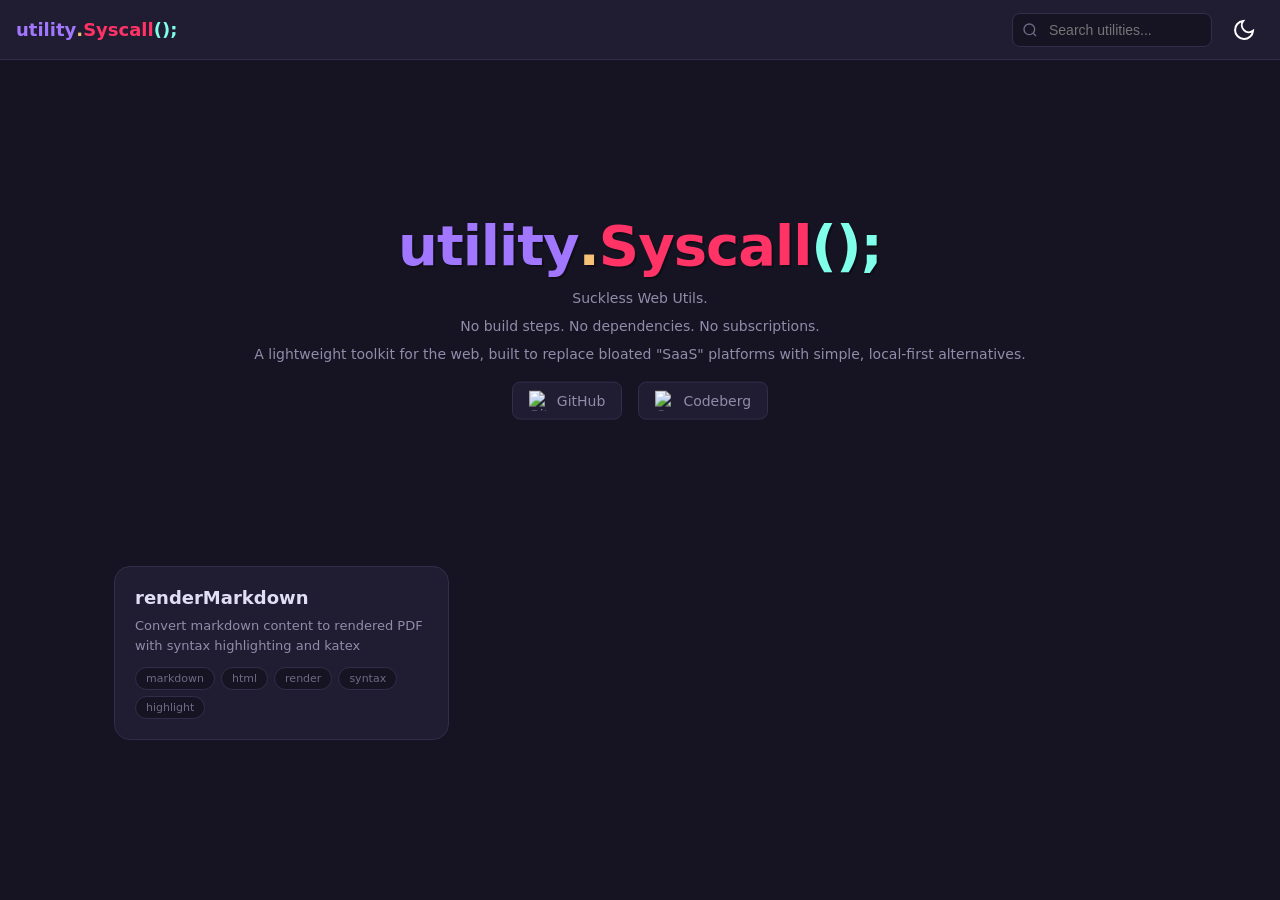
==== index.html @ 22a4f6d0 "Initial Release" ====
<!DOCTYPE html>
<html lang="en">
<head>
  <meta charset="UTF-8">
  <meta name="viewport" content="width=device-width, initial-scale=1.0">
  <title>utilitySyscall Dashboard</title>
  <style>
    :root {
      --bg: #161423;
      --surface: #201D33;
      --border: #322D4A;
      --textPrimary: #E0DEF4;
      --textSecondary: #908CAA;
      --textMuted: #6E6A86;
      --kwd: #A277FF;
      --fnc: #FF3366;
      --str: #F087BD;
      --num: #F6C177;
      --opr: #80FFEA;
      --transition: 0.4s cubic-bezier(0.16, 1, 0.3, 1);
    }

    :root[data-theme="daySyscall"] {
      --bg: #FCF6F5;
      --surface: #F2EAE9;
      --border: #E0D1CF;
      --textPrimary: #45383C;
      --textSecondary: #827075;
      --textMuted: #A8959A;
      --kwd: #752D7A;
      --fnc: #D62846;
      --str: #D96677;
      --num: #B06A3B;
      --opr: #0F828A;
    }

    * {
      margin: 0;
      padding: 0;
      box-sizing: border-box;
    }

    body {
      font-family: 'Segoe UI', system-ui, -apple-system, sans-serif;
      background: var(--bg);
      color: var(--textPrimary);
      min-height: 100vh;
      transition: background var(--transition), color var(--transition);
      overflow-x: hidden;
      margin: 0;
    }

    .top-bar {
      position: fixed;
      top: 0;
      left: 0;
      right: 0;
      height: 60px;
      background: var(--surface);
      border-bottom: 1px solid var(--border);
      display: flex;
      align-items: center;
      justify-content: space-between;
      padding: 0 16px;
      z-index: 100;
      backdrop-filter: blur(12px);
      transition: background var(--transition), border-color var(--transition);
    }

    .logo {
      font-size: 18px;
      font-weight: 600;
      display: flex;
      align-items: center;
    }

    .logo-utility { color: var(--kwd); }
    .logo-dot { color: var(--num); }
    .logo-syscall { color: var(--fnc); }
    .logo-paren { color: var(--opr); }

    .top-bar-right {
      display: flex;
      align-items: center;
      gap: 12px;
    }

    .search-container {
      position: relative;
    }

    .search-input {
      background: var(--bg);
      border: 1px solid var(--border);
      border-radius: 8px;
      padding: 8px 12px;
      padding-left: 36px;
      color: var(--textPrimary);
      font-size: 14px;
      width: 160px;
      transition: all var(--transition);
    }

    .search-input:focus {
      outline: none;
      border-color: var(--kwd);
      width: 200px;
    }

    .search-icon {
      position: absolute;
      left: 10px;
      top: 50%;
      transform: translateY(-50%);
      color: var(--textMuted);
      pointer-events: none;
    }

    .theme-toggle {
      background: none;
      border: none;
      cursor: pointer;
      padding: 8px;
      border-radius: 8px;
      display: flex;
      align-items: center;
      justify-content: center;
      transition: background var(--transition);
    }

    .theme-toggle:hover {
      background: var(--border);
    }

    .theme-icon {
      width: 24px;
      height: 24px;
    }

    .theme-icon svg {
      width: 100%;
      height: 100%;
    }

    .main-content {
      padding-top: 80px;
      padding-bottom: 40px;
      min-height: 100vh;
    }

    .hero-text {
      text-align: center;
      padding: 30px 16px;
      padding-top: 25vh;
      opacity: 0;
      animation: fadeIn 0.8s ease forwards;
      animation-delay: 0.2s;
    }

    .hero-title {
      font-size: 42px;
      font-weight: 700;
      display: flex;
      align-items: center;
      justify-content: center;
      margin: 0;
      letter-spacing: -1px;
    }

    .hero-title span {
      display: inline;
    }

    .hero-title .logo-utility { 
      color: var(--kwd); 
      text-shadow: 2px 2px 0 rgba(0,0,0,0.3);
    }
    .hero-title .logo-dot { 
      color: var(--num); 
      text-shadow: 2px 2px 0 rgba(0,0,0,0.3);
    }
    .hero-title .logo-syscall { 
      color: var(--fnc); 
      text-shadow: 2px 2px 0 rgba(0,0,0,0.3);
    }
    .hero-title .logo-paren { 
      color: var(--opr); 
      text-shadow: 2px 2px 0 rgba(0,0,0,0.3);
    }

    .hero-description {
      color: var(--textSecondary);
      font-size: 14px;
      margin-top: 12px;
    }

    .social-links {
      display: flex;
      justify-content: center;
      gap: 16px;
      margin-top: 20px;
    }

    .social-link {
      display: flex;
      align-items: center;
      gap: 8px;
      color: var(--textSecondary);
      text-decoration: none;
      font-size: 14px;
      padding: 8px 16px;
      border-radius: 8px;
      transition: all var(--transition);
      background: var(--surface);
      border: 1px solid var(--border);
    }

    .social-link:hover {
      border-color: var(--kwd);
      color: var(--kwd);
    }

    .social-link img {
      width: 20px;
      height: 20px;
    }

    @media (min-width: 768px) {
      .hero-title {
        font-size: 56px;
      }
      .search-input {
        width: 200px;
      }
      .search-input:focus {
        width: 280px;
      }
    }

    .cards-container {
      display: grid;
      grid-template-columns: 1fr;
      gap: 16px;
      padding: 20px 16px;
      max-width: 1200px;
      margin: 0 auto;
    }

    @media (min-width: 768px) {
      .cards-container {
        grid-template-columns: repeat(3, 1fr);
        gap: 24px;
        padding: 24px;
      }
    }

    @media (min-width: 1024px) {
      .cards-container {
        max-width: 1100px;
      }
    }

    .card {
      background: var(--surface);
      border: 1px solid var(--border);
      border-radius: 16px;
      padding: 20px;
      cursor: pointer;
      opacity: 0;
      transform: translateY(20px);
      animation: cardFadeIn 0.5s ease forwards;
      transition: all var(--transition), opacity 0.3s ease;
      position: relative;
      overflow: hidden;
    }

    .card::before {
      content: '';
      position: absolute;
      top: 0;
      left: 0;
      right: 0;
      height: 3px;
      background: linear-gradient(90deg, var(--kwd), var(--fnc));
      opacity: 0;
      transition: opacity var(--transition);
    }

    .card:hover {
      transform: translateY(-6px);
      border-color: var(--kwd);
      box-shadow: 0 0 4px var(--kwd), 0 0 8px var(--fnc), 0 8px 20px -4px rgba(162, 119, 255, 0.2);
    }

    .card:hover::before {
      opacity: 1;
    }

    .cards-container:hover .card:not(:hover) {
      opacity: 0.4;
    }

    .card-title {
      font-size: 18px;
      font-weight: 600;
      margin-bottom: 8px;
      color: var(--textPrimary);
    }

    .card-description {
      font-size: 13px;
      color: var(--textSecondary);
      line-height: 1.5;
      margin-bottom: 12px;
    }

    .card-tags {
      display: flex;
      flex-wrap: wrap;
      gap: 6px;
    }

    .tag {
      font-size: 11px;
      padding: 4px 10px;
      background: var(--bg);
      border: 1px solid var(--border);
      border-radius: 20px;
      color: var(--textMuted);
      transition: all var(--transition);
    }

    .card:hover .tag {
      border-color: var(--kwd);
      color: var(--kwd);
    }

    .no-results {
      text-align: center;
      padding: 60px 16px;
      color: var(--textMuted);
      font-size: 14px;
      display: none;
    }

    @keyframes fadeIn {
      from { opacity: 0; transform: translateY(-20%) translateY(10px); }
      to { opacity: 1; transform: translateY(-20%) translateY(0); }
    }

    @keyframes cardFadeIn {
      from { opacity: 0; transform: translateY(20px); }
      to { opacity: 1; transform: translateY(0); }
    }

    @keyframes sunRotate {
      from { transform: rotate(0deg); }
      to { transform: rotate(360deg); }
    }

    @keyframes moonRotate {
      from { transform: rotate(-90deg); }
      to { transform: rotate(0deg); }
    }

    .theme-icon.day svg {
      animation: sunRotate 1s ease;
    }

    .theme-icon.night svg {
      animation: moonRotate 0.5s ease;
    }
  </style>
</head>
<body>
  <header class="top-bar">
    <div class="logo">
      <span class="logo-utility">utility</span>
      <span class="logo-dot">.</span>
      <span class="logo-syscall">Syscall</span>
      <span class="logo-paren">();</span>
    </div>
    <div class="top-bar-right">
      <div class="search-container">
        <svg class="search-icon" width="16" height="16" viewBox="0 0 24 24" fill="none" stroke="currentColor" stroke-width="2">
          <circle cx="11" cy="11" r="8"></circle>
          <path d="M21 21l-4.35-4.35"></path>
        </svg>
        <input type="text" class="search-input" id="searchInput" placeholder="Search utilities...">
      </div>
      <button class="theme-toggle" id="themeToggle" aria-label="Toggle theme">
        <div class="theme-icon night">
          <svg viewBox="0 0 24 24" fill="none" stroke="white" stroke-width="2">
            <path d="M21 12.79A9 9 0 1 1 11.21 3 7 7 0 0 0 21 12.79z"></path>
          </svg>
        </div>
      </button>
    </div>
  </header>

  <main class="main-content">
    <div class="hero-text">
      <h1 class="hero-title">
        <span class="logo-utility">utility</span><span class="logo-dot">.</span><span class="logo-syscall">Syscall</span><span class="logo-paren">();</span>
      </h1>
      <p class="hero-description">
      Suckless Web Utils. 
      </p>
      <p class="hero-description">
       No build steps. No dependencies. No subscriptions. 
      </p>
      <p class="hero-description">
      A lightweight toolkit for the web, built to replace bloated "SaaS" platforms with simple, local-first alternatives.
      </p>
      <div class="social-links">
        <a href="https://github.com/initSyscall" target="_blank" class="social-link">
          <img src="https://upload.wikimedia.org/wikipedia/commons/9/91/Octicons-mark-github.svg" alt="GitHub">
          GitHub
        </a>
        <a href="https://codeberg.org/initSyscall" target="_blank" class="social-link">
          <img src="https://codeberg.org/Codeberg/Design/raw/branch/main/logo/icon/svg/codeberg-logo_icon_blue.svg" alt="Codeberg">
          Codeberg
        </a>
      </div>
    </div>
    <div class="cards-container" id="cardsContainer"></div>
    <div class="no-results" id="noResults">No utilities found matching your search.</div>
  </main>

  <script>
    const themeData = {
      nightSyscall: {
        colors: {
          bg: "#161423",
          surface: "#201D33",
          border: "#322D4A",
          textPrimary: "#E0DEF4",
          textSecondary: "#908CAA",
          textMuted: "#6E6A86",
          kwd: "#A277FF",
          fnc: "#FF3366",
          typ: "#CBA6F7",
          str: "#F087BD",
          num: "#F6C177",
          opr: "#80FFEA"
        }
      },
      daySyscall: {
        colors: {
          bg: "#FCF6F5",
          surface: "#F2EAE9",
          border: "#E0D1CF",
          textPrimary: "#45383C",
          textSecondary: "#827075",
          textMuted: "#A8959A",
          kwd: "#752D7A",
          fnc: "#D62846",
          typ: "#9E4081",
          str: "#D96677",
          num: "#B06A3B",
          opr: "#0F828A"
        }
      }
    };

    let currentTheme = 'nightSyscall';
    let utilities = [];

    function setTheme(theme) {
      currentTheme = theme;
      const root = document.documentElement;
      const colors = themeData[theme].colors;
      
      Object.entries(colors).forEach(([key, value]) => {
        root.style.setProperty(`--${key}`, value);
      });
      
      localStorage.setItem('theme', theme);
      
      const iconContainer = document.getElementById('themeToggle');
      iconContainer.innerHTML = theme === 'nightSyscall' 
        ? `<div class="theme-icon night"><svg viewBox="0 0 24 24" fill="none" stroke="white" stroke-width="2"><path d="M21 12.79A9 9 0 1 1 11.21 3 7 7 0 0 0 21 12.79z"></path></svg></div>`
        : `<div class="theme-icon day"><svg viewBox="0 0 24 24" fill="none" stroke="#45383C" stroke-width="2"><circle cx="12" cy="12" r="5"></circle><line x1="12" y1="1" x2="12" y2="3"></line><line x1="12" y1="21" x2="12" y2="23"></line><line x1="4.22" y1="4.22" x2="5.64" y2="5.64"></line><line x1="18.36" y1="18.36" x2="19.78" y2="19.78"></line><line x1="1" y1="12" x2="3" y2="12"></line><line x1="21" y1="12" x2="23" y2="12"></line><line x1="4.22" y1="19.78" x2="5.64" y2="18.36"></line><line x1="18.36" y1="5.64" x2="19.78" y2="4.22"></line></svg></div>`;
    }

    function renderCards(data) {
      const container = document.getElementById('cardsContainer');
      const noResults = document.getElementById('noResults');
      
      if (data.length === 0) {
        container.innerHTML = '';
        noResults.style.display = 'block';
        return;
      }
      
      noResults.style.display = 'none';
      container.innerHTML = data.map((item, index) => `
        <article class="card" style="animation-delay: ${0.1 + index * 0.08}s" onclick="window.location.href='${item.filePath}'">
          <h2 class="card-title">${item.heading}</h2>
          <p class="card-description">${item.description}</p>
          <div class="card-tags">
            ${item.tags.map(tag => `<span class="tag">${tag}</span>`).join('')}
          </div>
        </article>
      `).join('');
    }

function filterCards(query) {
      const q = query.toLowerCase().trim();
      if (!q) {
        renderCards(utilities);
        setTimeout(() => {
          document.getElementById('cardsContainer').classList.add('visible');
        }, 800);
        return;
      }
      
      const filtered = utilities.filter(item => 
        item.heading.toLowerCase().includes(q) ||
        item.description.toLowerCase().includes(q) ||
        item.tags.some(tag => tag.toLowerCase().includes(q))
      );
      
      renderCards(filtered);
    }

    async function init() {
      const savedTheme = localStorage.getItem('theme') || 'nightSyscall';
      setTheme(savedTheme in themeData ? savedTheme : 'nightSyscall');
      
      try {
        const response = await fetch('src/index.json');
        utilities = await response.json();
      } catch (e) {
        console.error('Failed to load utilities:', e);
        utilities = [];
      }
      
      renderCards(utilities);
      
      document.getElementById('themeToggle').addEventListener('click', () => {
        setTheme(currentTheme === 'nightSyscall' ? 'daySyscall' : 'nightSyscall');
      });
      
      document.getElementById('searchInput').addEventListener('input', (e) => {
        filterCards(e.target.value);
      });
    }

    init();
  </script>
</body>
</html>
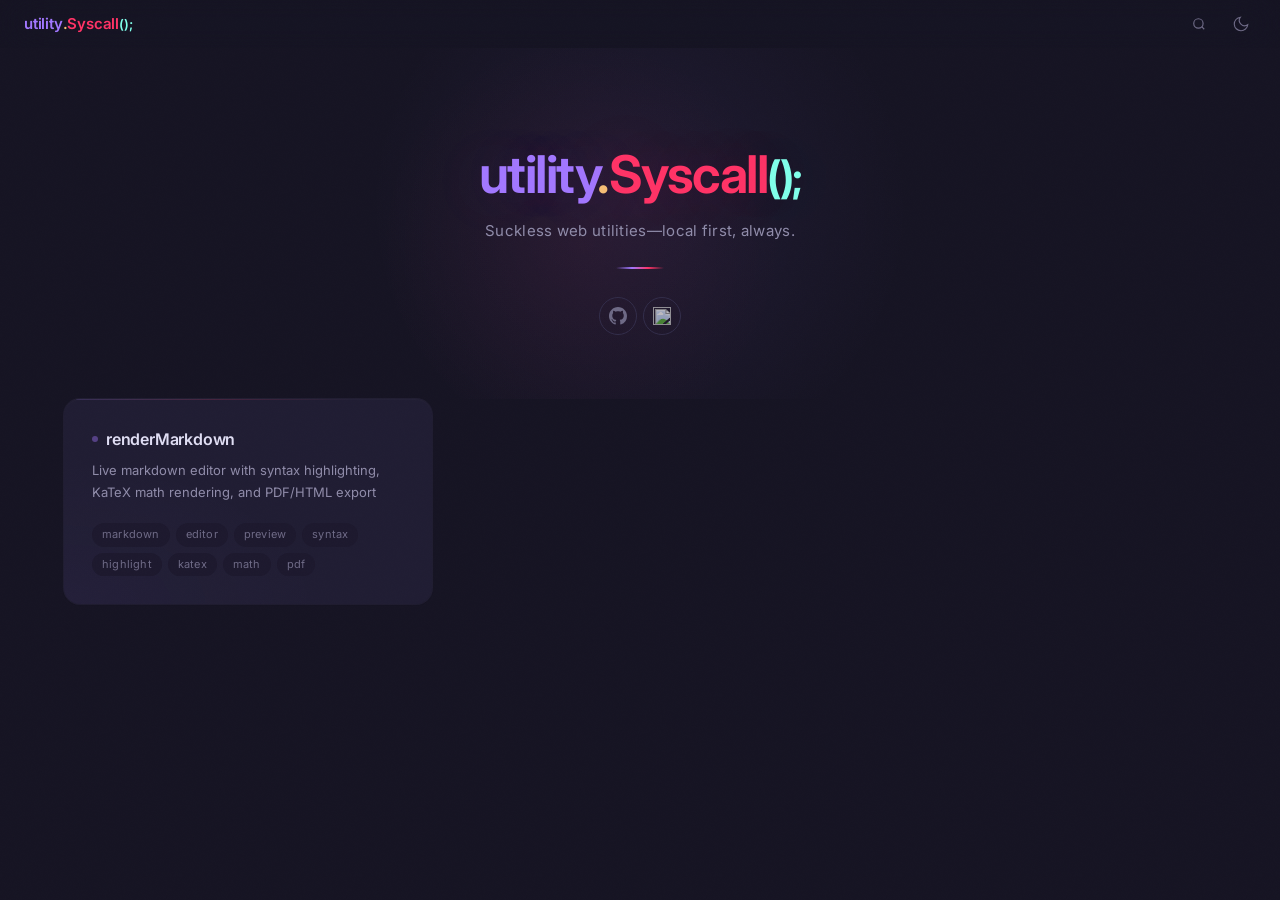
==== commit d6f2bca5: "Feat: Custom themed markdown editor" ====
--- a/index.html
+++ b/index.html
@@ -2,395 +2,44 @@
 <html lang="en">
 <head>
   <meta charset="UTF-8">
-  <meta name="viewport" content="width=device-width, initial-scale=1.0">
-  <title>utilitySyscall Dashboard</title>
-  <style>
-    :root {
-      --bg: #161423;
-      --surface: #201D33;
-      --border: #322D4A;
-      --textPrimary: #E0DEF4;
-      --textSecondary: #908CAA;
-      --textMuted: #6E6A86;
-      --kwd: #A277FF;
-      --fnc: #FF3366;
-      --str: #F087BD;
-      --num: #F6C177;
-      --opr: #80FFEA;
-      --transition: 0.4s cubic-bezier(0.16, 1, 0.3, 1);
-    }
-
-    :root[data-theme="daySyscall"] {
-      --bg: #FCF6F5;
-      --surface: #F2EAE9;
-      --border: #E0D1CF;
-      --textPrimary: #45383C;
-      --textSecondary: #827075;
-      --textMuted: #A8959A;
-      --kwd: #752D7A;
-      --fnc: #D62846;
-      --str: #D96677;
-      --num: #B06A3B;
-      --opr: #0F828A;
-    }
-
-    * {
-      margin: 0;
-      padding: 0;
-      box-sizing: border-box;
-    }
-
-    body {
-      font-family: 'Segoe UI', system-ui, -apple-system, sans-serif;
-      background: var(--bg);
-      color: var(--textPrimary);
-      min-height: 100vh;
-      transition: background var(--transition), color var(--transition);
-      overflow-x: hidden;
-      margin: 0;
-    }
-
-    .top-bar {
-      position: fixed;
-      top: 0;
-      left: 0;
-      right: 0;
-      height: 60px;
-      background: var(--surface);
-      border-bottom: 1px solid var(--border);
-      display: flex;
-      align-items: center;
-      justify-content: space-between;
-      padding: 0 16px;
-      z-index: 100;
-      backdrop-filter: blur(12px);
-      transition: background var(--transition), border-color var(--transition);
-    }
-
-    .logo {
-      font-size: 18px;
-      font-weight: 600;
-      display: flex;
-      align-items: center;
-    }
-
-    .logo-utility { color: var(--kwd); }
-    .logo-dot { color: var(--num); }
-    .logo-syscall { color: var(--fnc); }
-    .logo-paren { color: var(--opr); }
-
-    .top-bar-right {
-      display: flex;
-      align-items: center;
-      gap: 12px;
-    }
-
-    .search-container {
-      position: relative;
-    }
-
-    .search-input {
-      background: var(--bg);
-      border: 1px solid var(--border);
-      border-radius: 8px;
-      padding: 8px 12px;
-      padding-left: 36px;
-      color: var(--textPrimary);
-      font-size: 14px;
-      width: 160px;
-      transition: all var(--transition);
-    }
-
-    .search-input:focus {
-      outline: none;
-      border-color: var(--kwd);
-      width: 200px;
-    }
-
-    .search-icon {
-      position: absolute;
-      left: 10px;
-      top: 50%;
-      transform: translateY(-50%);
-      color: var(--textMuted);
-      pointer-events: none;
-    }
-
-    .theme-toggle {
-      background: none;
-      border: none;
-      cursor: pointer;
-      padding: 8px;
-      border-radius: 8px;
-      display: flex;
-      align-items: center;
-      justify-content: center;
-      transition: background var(--transition);
-    }
-
-    .theme-toggle:hover {
-      background: var(--border);
-    }
-
-    .theme-icon {
-      width: 24px;
-      height: 24px;
-    }
-
-    .theme-icon svg {
-      width: 100%;
-      height: 100%;
-    }
-
-    .main-content {
-      padding-top: 80px;
-      padding-bottom: 40px;
-      min-height: 100vh;
-    }
-
-    .hero-text {
-      text-align: center;
-      padding: 30px 16px;
-      padding-top: 25vh;
-      opacity: 0;
-      animation: fadeIn 0.8s ease forwards;
-      animation-delay: 0.2s;
-    }
-
-    .hero-title {
-      font-size: 42px;
-      font-weight: 700;
-      display: flex;
-      align-items: center;
-      justify-content: center;
-      margin: 0;
-      letter-spacing: -1px;
-    }
-
-    .hero-title span {
-      display: inline;
-    }
-
-    .hero-title .logo-utility { 
-      color: var(--kwd); 
-      text-shadow: 2px 2px 0 rgba(0,0,0,0.3);
-    }
-    .hero-title .logo-dot { 
-      color: var(--num); 
-      text-shadow: 2px 2px 0 rgba(0,0,0,0.3);
-    }
-    .hero-title .logo-syscall { 
-      color: var(--fnc); 
-      text-shadow: 2px 2px 0 rgba(0,0,0,0.3);
-    }
-    .hero-title .logo-paren { 
-      color: var(--opr); 
-      text-shadow: 2px 2px 0 rgba(0,0,0,0.3);
-    }
-
-    .hero-description {
-      color: var(--textSecondary);
-      font-size: 14px;
-      margin-top: 12px;
-    }
-
-    .social-links {
-      display: flex;
-      justify-content: center;
-      gap: 16px;
-      margin-top: 20px;
-    }
-
-    .social-link {
-      display: flex;
-      align-items: center;
-      gap: 8px;
-      color: var(--textSecondary);
-      text-decoration: none;
-      font-size: 14px;
-      padding: 8px 16px;
-      border-radius: 8px;
-      transition: all var(--transition);
-      background: var(--surface);
-      border: 1px solid var(--border);
-    }
-
-    .social-link:hover {
-      border-color: var(--kwd);
-      color: var(--kwd);
-    }
-
-    .social-link img {
-      width: 20px;
-      height: 20px;
-    }
-
-    @media (min-width: 768px) {
-      .hero-title {
-        font-size: 56px;
-      }
-      .search-input {
-        width: 200px;
-      }
-      .search-input:focus {
-        width: 280px;
-      }
-    }
-
-    .cards-container {
-      display: grid;
-      grid-template-columns: 1fr;
-      gap: 16px;
-      padding: 20px 16px;
-      max-width: 1200px;
-      margin: 0 auto;
-    }
-
-    @media (min-width: 768px) {
-      .cards-container {
-        grid-template-columns: repeat(3, 1fr);
-        gap: 24px;
-        padding: 24px;
-      }
-    }
-
-    @media (min-width: 1024px) {
-      .cards-container {
-        max-width: 1100px;
-      }
-    }
-
-    .card {
-      background: var(--surface);
-      border: 1px solid var(--border);
-      border-radius: 16px;
-      padding: 20px;
-      cursor: pointer;
-      opacity: 0;
-      transform: translateY(20px);
-      animation: cardFadeIn 0.5s ease forwards;
-      transition: all var(--transition), opacity 0.3s ease;
-      position: relative;
-      overflow: hidden;
-    }
-
-    .card::before {
-      content: '';
-      position: absolute;
-      top: 0;
-      left: 0;
-      right: 0;
-      height: 3px;
-      background: linear-gradient(90deg, var(--kwd), var(--fnc));
-      opacity: 0;
-      transition: opacity var(--transition);
-    }
-
-    .card:hover {
-      transform: translateY(-6px);
-      border-color: var(--kwd);
-      box-shadow: 0 0 4px var(--kwd), 0 0 8px var(--fnc), 0 8px 20px -4px rgba(162, 119, 255, 0.2);
-    }
-
-    .card:hover::before {
-      opacity: 1;
-    }
-
-    .cards-container:hover .card:not(:hover) {
-      opacity: 0.4;
-    }
-
-    .card-title {
-      font-size: 18px;
-      font-weight: 600;
-      margin-bottom: 8px;
-      color: var(--textPrimary);
-    }
-
-    .card-description {
-      font-size: 13px;
-      color: var(--textSecondary);
-      line-height: 1.5;
-      margin-bottom: 12px;
-    }
-
-    .card-tags {
-      display: flex;
-      flex-wrap: wrap;
-      gap: 6px;
-    }
-
-    .tag {
-      font-size: 11px;
-      padding: 4px 10px;
-      background: var(--bg);
-      border: 1px solid var(--border);
-      border-radius: 20px;
-      color: var(--textMuted);
-      transition: all var(--transition);
-    }
-
-    .card:hover .tag {
-      border-color: var(--kwd);
-      color: var(--kwd);
-    }
-
-    .no-results {
-      text-align: center;
-      padding: 60px 16px;
-      color: var(--textMuted);
-      font-size: 14px;
-      display: none;
-    }
-
-    @keyframes fadeIn {
-      from { opacity: 0; transform: translateY(-20%) translateY(10px); }
-      to { opacity: 1; transform: translateY(-20%) translateY(0); }
-    }
-
-    @keyframes cardFadeIn {
-      from { opacity: 0; transform: translateY(20px); }
-      to { opacity: 1; transform: translateY(0); }
-    }
-
-    @keyframes sunRotate {
-      from { transform: rotate(0deg); }
-      to { transform: rotate(360deg); }
-    }
-
-    @keyframes moonRotate {
-      from { transform: rotate(-90deg); }
-      to { transform: rotate(0deg); }
-    }
-
-    .theme-icon.day svg {
-      animation: sunRotate 1s ease;
-    }
-
-    .theme-icon.night svg {
-      animation: moonRotate 0.5s ease;
-    }
-  </style>
+  <meta name="viewport" content="width=device-width, initial-scale=1.0, viewport-fit=cover">
+  <meta name="theme-color" content="#161423">
+  <meta name="apple-mobile-web-app-capable" content="yes">
+  <meta name="apple-mobile-web-app-status-bar-style" content="black-translucent">
+  <meta name="description" content="Suckless Web Utils — lightweight developer toolkit running entirely in the browser.">
+  <title>utilitySyscall</title>
+  <link rel="manifest" href="manifest.json">
+  <link rel="icon" href="icons/icon.svg" type="image/svg+xml">
+  <link rel="apple-touch-icon" href="icons/icon.svg">
+  <link rel="preconnect" href="https://fonts.googleapis.com">
+  <link rel="preconnect" href="https://fonts.gstatic.com" crossorigin>
+  <link href="https://fonts.googleapis.com/css2?family=Inter:wght@400;500;600;650&display=swap" rel="stylesheet">
+  <link rel="stylesheet" href="src/dashboard.css">
 </head>
 <body>
+  <div class="splash" id="splash">
+    <div class="splash-logo">
+      <span class="s-u">utility</span><span class="s-dot">.</span><span class="s-s">Syscall</span><span class="s-paren">();</span>
+    </div>
+  </div>
+
   <header class="top-bar">
     <div class="logo">
-      <span class="logo-utility">utility</span>
-      <span class="logo-dot">.</span>
-      <span class="logo-syscall">Syscall</span>
-      <span class="logo-paren">();</span>
+      <a href="/" aria-label="Home">
+        <span class="logo-utility">utility</span><span class="logo-dot">.</span><span class="logo-syscall">Syscall</span><span class="logo-paren">();</span>
+      </a>
     </div>
     <div class="top-bar-right">
       <div class="search-container">
-        <svg class="search-icon" width="16" height="16" viewBox="0 0 24 24" fill="none" stroke="currentColor" stroke-width="2">
+        <svg class="search-icon" width="14" height="14" viewBox="0 0 24 24" fill="none" stroke="currentColor" stroke-width="2" aria-hidden="true">
           <circle cx="11" cy="11" r="8"></circle>
           <path d="M21 21l-4.35-4.35"></path>
         </svg>
-        <input type="text" class="search-input" id="searchInput" placeholder="Search utilities...">
+        <input type="text" class="search-input" id="searchInput" placeholder="Search utilities..." aria-label="Search utilities">
       </div>
       <button class="theme-toggle" id="themeToggle" aria-label="Toggle theme">
-        <div class="theme-icon night">
-          <svg viewBox="0 0 24 24" fill="none" stroke="white" stroke-width="2">
+        <div class="theme-icon">
+          <svg viewBox="0 0 24 24" fill="none" stroke="currentColor" stroke-width="1.5" aria-hidden="true">
             <path d="M21 12.79A9 9 0 1 1 11.21 3 7 7 0 0 0 21 12.79z"></path>
           </svg>
         </div>
@@ -399,155 +48,27 @@
   </header>
 
   <main class="main-content">
-    <div class="hero-text">
-      <h1 class="hero-title">
-        <span class="logo-utility">utility</span><span class="logo-dot">.</span><span class="logo-syscall">Syscall</span><span class="logo-paren">();</span>
-      </h1>
-      <p class="hero-description">
-      Suckless Web Utils. 
-      </p>
-      <p class="hero-description">
-       No build steps. No dependencies. No subscriptions. 
-      </p>
-      <p class="hero-description">
-      A lightweight toolkit for the web, built to replace bloated "SaaS" platforms with simple, local-first alternatives.
-      </p>
-      <div class="social-links">
-        <a href="https://github.com/initSyscall" target="_blank" class="social-link">
-          <img src="https://upload.wikimedia.org/wikipedia/commons/9/91/Octicons-mark-github.svg" alt="GitHub">
-          GitHub
-        </a>
-        <a href="https://codeberg.org/initSyscall" target="_blank" class="social-link">
-          <img src="https://codeberg.org/Codeberg/Design/raw/branch/main/logo/icon/svg/codeberg-logo_icon_blue.svg" alt="Codeberg">
-          Codeberg
-        </a>
-      </div>
+    <div class="page-wrap">
+      <section class="hero">
+        <h1 class="hero-title">
+          <span class="logo-utility">utility</span><span class="logo-dot">.</span><span class="logo-syscall">Syscall</span><span class="logo-paren">();</span>
+        </h1>
+        <p class="hero-tagline">Suckless web utilities&mdash;local&nbsp;first, always.</p>
+        <div class="hero-divider"></div>
+        <div class="social-links">
+          <a href="https://github.com/initSyscall" target="_blank" class="social-link" rel="noopener" aria-label="GitHub">
+            <svg viewBox="0 0 24 24" fill="currentColor" width="18" height="18" aria-hidden="true"><path d="M12 0C5.37 0 0 5.37 0 12c0 5.31 3.435 9.795 8.205 11.385.6.105.825-.255.825-.57 0-.285-.015-1.23-.015-2.235-3.015.555-3.795-.735-4.035-1.41-.135-.345-.72-1.41-1.23-1.695-.42-.225-1.02-.78-.015-.795.945-.015 1.62.87 1.845 1.23 1.08 1.815 2.805 1.305 3.495.99.105-.78.42-1.305.765-1.605-2.67-.3-5.46-1.335-5.46-5.925 0-1.305.465-2.385 1.23-3.225-.12-.3-.54-1.53.12-3.18 0 0 1.005-.315 3.3 1.23.96-.27 1.98-.405 3-.405s2.04.135 3 .405c2.295-1.56 3.3-1.23 3.3-1.23.66 1.65.24 2.88.12 3.18.765.84 1.23 1.905 1.23 3.225 0 4.605-2.805 5.625-5.475 5.925.435.375.81 1.095.81 2.22 0 1.605-.015 2.895-.015 3.3 0 .315.225.69.825.57A12.02 12.02 0 0 0 24 12c0-6.63-5.37-12-12-12z"/></svg>
+          <a href="https://codeberg.org/initSyscall" target="_blank" class="social-link" rel="noopener" aria-label="Codeberg">
+            <img src="https://codeberg.org/Codeberg/Design/raw/branch/main/logo/icon/svg/codeberg-logo_icon_blue.svg" alt="" width="18" height="18">
+          </a>
+        </div>
+      </section>
+
+      <div class="cards-container" id="cardsContainer" role="list"></div>
+      <div class="no-results" id="noResults">No utilities found.</div>
     </div>
-    <div class="cards-container" id="cardsContainer"></div>
-    <div class="no-results" id="noResults">No utilities found matching your search.</div>
   </main>
 
-  <script>
-    const themeData = {
-      nightSyscall: {
-        colors: {
-          bg: "#161423",
-          surface: "#201D33",
-          border: "#322D4A",
-          textPrimary: "#E0DEF4",
-          textSecondary: "#908CAA",
-          textMuted: "#6E6A86",
-          kwd: "#A277FF",
-          fnc: "#FF3366",
-          typ: "#CBA6F7",
-          str: "#F087BD",
-          num: "#F6C177",
-          opr: "#80FFEA"
-        }
-      },
-      daySyscall: {
-        colors: {
-          bg: "#FCF6F5",
-          surface: "#F2EAE9",
-          border: "#E0D1CF",
-          textPrimary: "#45383C",
-          textSecondary: "#827075",
-          textMuted: "#A8959A",
-          kwd: "#752D7A",
-          fnc: "#D62846",
-          typ: "#9E4081",
-          str: "#D96677",
-          num: "#B06A3B",
-          opr: "#0F828A"
-        }
-      }
-    };
-
-    let currentTheme = 'nightSyscall';
-    let utilities = [];
-
-    function setTheme(theme) {
-      currentTheme = theme;
-      const root = document.documentElement;
-      const colors = themeData[theme].colors;
-      
-      Object.entries(colors).forEach(([key, value]) => {
-        root.style.setProperty(`--${key}`, value);
-      });
-      
-      localStorage.setItem('theme', theme);
-      
-      const iconContainer = document.getElementById('themeToggle');
-      iconContainer.innerHTML = theme === 'nightSyscall' 
-        ? `<div class="theme-icon night"><svg viewBox="0 0 24 24" fill="none" stroke="white" stroke-width="2"><path d="M21 12.79A9 9 0 1 1 11.21 3 7 7 0 0 0 21 12.79z"></path></svg></div>`
-        : `<div class="theme-icon day"><svg viewBox="0 0 24 24" fill="none" stroke="#45383C" stroke-width="2"><circle cx="12" cy="12" r="5"></circle><line x1="12" y1="1" x2="12" y2="3"></line><line x1="12" y1="21" x2="12" y2="23"></line><line x1="4.22" y1="4.22" x2="5.64" y2="5.64"></line><line x1="18.36" y1="18.36" x2="19.78" y2="19.78"></line><line x1="1" y1="12" x2="3" y2="12"></line><line x1="21" y1="12" x2="23" y2="12"></line><line x1="4.22" y1="19.78" x2="5.64" y2="18.36"></line><line x1="18.36" y1="5.64" x2="19.78" y2="4.22"></line></svg></div>`;
-    }
-
-    function renderCards(data) {
-      const container = document.getElementById('cardsContainer');
-      const noResults = document.getElementById('noResults');
-      
-      if (data.length === 0) {
-        container.innerHTML = '';
-        noResults.style.display = 'block';
-        return;
-      }
-      
-      noResults.style.display = 'none';
-      container.innerHTML = data.map((item, index) => `
-        <article class="card" style="animation-delay: ${0.1 + index * 0.08}s" onclick="window.location.href='${item.filePath}'">
-          <h2 class="card-title">${item.heading}</h2>
-          <p class="card-description">${item.description}</p>
-          <div class="card-tags">
-            ${item.tags.map(tag => `<span class="tag">${tag}</span>`).join('')}
-          </div>
-        </article>
-      `).join('');
-    }
-
-function filterCards(query) {
-      const q = query.toLowerCase().trim();
-      if (!q) {
-        renderCards(utilities);
-        setTimeout(() => {
-          document.getElementById('cardsContainer').classList.add('visible');
-        }, 800);
-        return;
-      }
-      
-      const filtered = utilities.filter(item => 
-        item.heading.toLowerCase().includes(q) ||
-        item.description.toLowerCase().includes(q) ||
-        item.tags.some(tag => tag.toLowerCase().includes(q))
-      );
-      
-      renderCards(filtered);
-    }
-
-    async function init() {
-      const savedTheme = localStorage.getItem('theme') || 'nightSyscall';
-      setTheme(savedTheme in themeData ? savedTheme : 'nightSyscall');
-      
-      try {
-        const response = await fetch('src/index.json');
-        utilities = await response.json();
-      } catch (e) {
-        console.error('Failed to load utilities:', e);
-        utilities = [];
-      }
-      
-      renderCards(utilities);
-      
-      document.getElementById('themeToggle').addEventListener('click', () => {
-        setTheme(currentTheme === 'nightSyscall' ? 'daySyscall' : 'nightSyscall');
-      });
-      
-      document.getElementById('searchInput').addEventListener('input', (e) => {
-        filterCards(e.target.value);
-      });
-    }
-
-    init();
-  </script>
+  <script src="src/dashboard.js"></script>
 </body>
 </html>
--- a/src/dashboard.css
+++ b/src/dashboard.css
@@ -0,0 +1,593 @@
+:root {
+  --bg: #161423;
+  --surface: #201D33;
+  --border: #322D4A;
+  --textPrimary: #E0DEF4;
+  --textSecondary: #908CAA;
+  --textMuted: #6E6A86;
+  --kwd: #A277FF;
+  --fnc: #FF3366;
+  --str: #F087BD;
+  --num: #F6C177;
+  --opr: #80FFEA;
+  --radius: 16px;
+  --transition: 0.5s cubic-bezier(0.22, 1, 0.36, 1);
+  --bounce: 0.6s cubic-bezier(0.34, 1.56, 0.64, 1);
+}
+
+:root[data-theme="daySyscall"] {
+  --bg: #FCF6F5;
+  --surface: #F2EAE9;
+  --border: #E0D1CF;
+  --textPrimary: #45383C;
+  --textSecondary: #827075;
+  --textMuted: #A8959A;
+  --kwd: #752D7A;
+  --fnc: #D62846;
+  --str: #D96677;
+  --num: #B06A3B;
+  --opr: #0F828A;
+}
+
+* { margin: 0; padding: 0; box-sizing: border-box; }
+
+body {
+  font-family: 'Inter', 'SF Pro Display', -apple-system, BlinkMacSystemFont, system-ui, sans-serif;
+  background: var(--bg);
+  color: var(--textPrimary);
+  min-height: 100vh;
+  transition: background var(--transition), color var(--transition);
+  -webkit-font-smoothing: antialiased;
+  -moz-osx-font-smoothing: grayscale;
+  line-height: 1.6;
+  overflow-x: hidden;
+}
+
+/* Grain texture overlay */
+body::after {
+  content: '';
+  position: fixed;
+  inset: 0;
+  pointer-events: none;
+  z-index: 9999;
+  opacity: 0.015;
+  background-image: url("data:image/svg+xml,%3Csvg viewBox='0 0 256 256' xmlns='http://www.w3.org/2000/svg'%3E%3Cfilter id='n'%3E%3CfeTurbulence type='fractalNoise' baseFrequency='0.9' numOctaves='4' stitchTiles='stitch'/%3E%3C/filter%3E%3Crect width='100%25' height='100%25' filter='url(%23n)'/%3E%3C/svg%3E");
+  background-size: 180px 180px;
+}
+
+::selection {
+  background: color-mix(in srgb, var(--kwd) 25%, transparent);
+}
+
+:focus-visible {
+  outline: 2px solid var(--kwd);
+  outline-offset: 3px;
+  border-radius: 4px;
+}
+
+::-webkit-scrollbar { width: 4px; }
+::-webkit-scrollbar-track { background: transparent; }
+::-webkit-scrollbar-thumb {
+  background: color-mix(in srgb, var(--textMuted) 40%, transparent);
+  border-radius: 2px;
+}
+
+/* Top bar */
+.top-bar {
+  position: fixed;
+  top: 0; left: 0; right: 0;
+  height: 48px;
+  display: flex;
+  align-items: center;
+  justify-content: space-between;
+  padding: 0 24px;
+  z-index: 100;
+  background: color-mix(in srgb, var(--bg) 65%, transparent);
+  backdrop-filter: blur(24px) saturate(1.3);
+  -webkit-backdrop-filter: blur(24px) saturate(1.3);
+  transition: background var(--transition);
+}
+
+.logo {
+  font-size: 15px;
+  font-weight: 600;
+  letter-spacing: -0.2px;
+}
+
+.logo a {
+  display: flex;
+  text-decoration: none;
+  align-items: center;
+  transition: transform 0.4s var(--bounce);
+}
+
+.logo a:hover {
+  transform: scale(1.04);
+}
+
+.logo-utility { color: var(--kwd); }
+.logo-dot { color: var(--num); }
+.logo-syscall { color: var(--fnc); }
+.logo-paren { color: var(--opr); font-size: 13px; }
+
+.top-bar-right {
+  display: flex;
+  align-items: center;
+  gap: 4px;
+}
+
+/* Search */
+.search-container { position: relative; }
+
+.search-input {
+  background: transparent;
+  border: none;
+  padding: 6px 8px 6px 28px;
+  color: var(--textPrimary);
+  font-size: 13px;
+  width: 32px;
+  cursor: pointer;
+  transition: all var(--transition);
+  border-radius: 8px;
+  font-family: inherit;
+}
+
+.search-input::placeholder { color: transparent; }
+
+.search-input:focus,
+.search-input:not(:placeholder-shown) {
+  width: 180px;
+  background: color-mix(in srgb, var(--surface) 60%, transparent);
+  outline: none;
+  cursor: text;
+  padding: 6px 12px 6px 34px;
+}
+
+.search-input:focus::placeholder,
+.search-input:not(:placeholder-shown)::placeholder {
+  color: var(--textMuted);
+}
+
+.search-icon {
+  position: absolute;
+  left: 6px;
+  top: 50%;
+  transform: translateY(-50%);
+  color: var(--textMuted);
+  pointer-events: none;
+  transition: all var(--transition);
+}
+
+.search-input:focus ~ .search-icon,
+.search-input:not(:placeholder-shown) ~ .search-icon {
+  left: 10px;
+  color: var(--textSecondary);
+}
+
+/* Theme toggle */
+.theme-toggle {
+  background: none;
+  border: none;
+  cursor: pointer;
+  padding: 6px;
+  border-radius: 8px;
+  display: flex;
+  align-items: center;
+  justify-content: center;
+  color: var(--textMuted);
+  transition: all var(--transition);
+}
+
+.theme-toggle:hover {
+  color: var(--kwd);
+  background: color-mix(in srgb, var(--kwd) 8%, transparent);
+}
+
+.theme-icon { width: 18px; height: 18px; display: flex; }
+.theme-icon svg { width: 100%; height: 100%; }
+
+/* Wrapper */
+.page-wrap {
+  max-width: 1200px;
+  margin: 0 auto;
+  padding: 0 24px;
+}
+
+.main-content {
+  padding-top: 48px;
+  min-height: 100vh;
+}
+
+/* Hero bg glow */
+.hero {
+  position: relative;
+  text-align: center;
+  padding: 100px 20px 64px;
+  overflow: hidden;
+  opacity: 0;
+  animation: fadeUp 0.8s var(--transition) forwards;
+  animation-delay: 0.1s;
+}
+
+.hero::before {
+  content: '';
+  position: absolute;
+  width: 640px;
+  height: 640px;
+  border-radius: 50%;
+  background: radial-gradient(circle, color-mix(in srgb, var(--kwd) 7%, transparent) 0%, transparent 60%);
+  top: 45%;
+  left: 50%;
+  transform: translate(-50%, -50%);
+  pointer-events: none;
+  animation: blobDrift 12s ease-in-out infinite alternate;
+}
+
+.hero::after {
+  content: '';
+  position: absolute;
+  width: 480px;
+  height: 480px;
+  border-radius: 50%;
+  background: radial-gradient(circle, color-mix(in srgb, var(--fnc) 5%, transparent) 0%, transparent 60%);
+  top: 55%;
+  left: 45%;
+  transform: translate(-50%, -50%);
+  pointer-events: none;
+  animation: blobDrift2 16s ease-in-out infinite alternate;
+}
+
+@keyframes blobDrift {
+  0% { transform: translate(-50%, -50%) scale(1) translate(0, 0); }
+  33% { transform: translate(-50%, -50%) scale(1.08) translate(20px, -16px); }
+  66% { transform: translate(-50%, -50%) scale(0.95) translate(-12px, 20px); }
+  100% { transform: translate(-50%, -50%) scale(1.04) translate(16px, -8px); }
+}
+
+@keyframes blobDrift2 {
+  0% { transform: translate(-50%, -50%) scale(1) translate(0, 0); }
+  33% { transform: translate(-50%, -50%) scale(0.92) translate(-20px, 12px); }
+  66% { transform: translate(-50%, -50%) scale(1.06) translate(16px, -20px); }
+  100% { transform: translate(-50%, -50%) scale(0.98) translate(-8px, 16px); }
+}
+
+/* Hero content */
+.hero-title {
+  position: relative;
+  z-index: 1;
+  font-size: clamp(36px, 5vw, 52px);
+  font-weight: 650;
+  letter-spacing: -1.5px;
+  line-height: 1.05;
+}
+
+.hero-title .logo-utility {
+  color: var(--kwd);
+  text-shadow: 0 0 60px color-mix(in srgb, var(--kwd) 20%, transparent);
+}
+.hero-title .logo-dot {
+  color: var(--num);
+  text-shadow: 0 0 60px color-mix(in srgb, var(--num) 20%, transparent);
+}
+.hero-title .logo-syscall {
+  color: var(--fnc);
+  text-shadow: 0 0 60px color-mix(in srgb, var(--fnc) 20%, transparent);
+}
+.hero-title .logo-paren {
+  color: var(--opr);
+  font-size: 0.85em;
+  text-shadow: 0 0 60px color-mix(in srgb, var(--opr) 20%, transparent);
+}
+
+.hero-tagline {
+  position: relative;
+  z-index: 1;
+  color: var(--textSecondary);
+  font-size: 15px;
+  margin-top: 16px;
+  font-weight: 400;
+  letter-spacing: 0.3px;
+  opacity: 0;
+  animation: fadeUp 0.6s var(--transition) forwards;
+  animation-delay: 0.3s;
+}
+
+.hero-divider {
+  position: relative;
+  z-index: 1;
+  width: 0;
+  height: 2px;
+  background: linear-gradient(90deg, transparent, var(--kwd), var(--fnc), transparent);
+  margin: 24px auto 0;
+  border-radius: 1px;
+  animation: dividerGrow 0.8s var(--bounce) forwards;
+  animation-delay: 0.4s;
+}
+
+@keyframes dividerGrow {
+  from { width: 0; opacity: 0; }
+  to { width: 48px; opacity: 1; }
+}
+
+/* Social */
+.social-links {
+  position: relative;
+  z-index: 1;
+  display: flex;
+  justify-content: center;
+  gap: 6px;
+  margin-top: 28px;
+  opacity: 0;
+  animation: fadeUp 0.6s var(--transition) forwards;
+  animation-delay: 0.5s;
+}
+
+.social-link {
+  display: flex;
+  align-items: center;
+  justify-content: center;
+  width: 38px;
+  height: 38px;
+  border-radius: 50%;
+  color: var(--textMuted);
+  transition: all var(--transition);
+  position: relative;
+}
+
+.social-link::after {
+  content: '';
+  position: absolute;
+  inset: 0;
+  border-radius: 50%;
+  border: 1px solid var(--border);
+  transition: all var(--transition);
+  pointer-events: none;
+}
+
+.social-link:hover {
+  color: var(--kwd);
+  transform: translateY(-2px);
+}
+
+.social-link:hover::after {
+  border-color: var(--kwd);
+  transform: scale(1.1);
+}
+
+.social-link img {
+  width: 18px;
+  height: 18px;
+  opacity: 0.7;
+  transition: opacity var(--transition);
+}
+
+.social-link:hover img {
+  opacity: 1;
+}
+
+/* Cards */
+.cards-container {
+  position: relative;
+  z-index: 1;
+  display: grid;
+  grid-template-columns: 1fr;
+  gap: 16px;
+  padding-bottom: 64px;
+}
+
+@media (min-width: 640px) {
+  .cards-container {
+    grid-template-columns: repeat(2, 1fr);
+    gap: 20px;
+  }
+}
+
+@media (min-width: 1024px) {
+  .cards-container {
+    grid-template-columns: repeat(3, 1fr);
+    gap: 24px;
+  }
+}
+
+.card {
+  position: relative;
+  background:
+    radial-gradient(ellipse at 0% 100%, color-mix(in srgb, var(--kwd) 3%, transparent) 0%, transparent 50%),
+    var(--surface);
+  border-radius: var(--radius);
+  padding: 28px;
+  cursor: pointer;
+  opacity: 0;
+  transform: translateY(12px);
+  animation: cardFadeIn 0.6s var(--bounce) forwards;
+  transition: transform 0.6s var(--bounce), box-shadow 0.5s var(--transition), background 0.5s var(--transition);
+  display: flex;
+  flex-direction: column;
+  overflow: hidden;
+  box-shadow:
+    0 1px 2px color-mix(in srgb, #000 6%, transparent),
+    0 0 0 1px color-mix(in srgb, var(--border) 40%, transparent),
+    inset 0 1px 0 color-mix(in srgb, #fff 2%, transparent);
+}
+
+/* Permanent top accent */
+.card::before {
+  content: '';
+  position: absolute;
+  top: 0; left: 12px; right: 12px;
+  height: 1px;
+  background: linear-gradient(90deg, color-mix(in srgb, var(--kwd) 30%, transparent), color-mix(in srgb, var(--fnc) 30%, transparent), transparent 80%);
+  border-radius: 1px;
+  opacity: 0.5;
+  transition: all var(--transition);
+  pointer-events: none;
+}
+
+/* Hover glow ring */
+.card::after {
+  content: '';
+  position: absolute;
+  inset: -1px;
+  border-radius: calc(var(--radius) + 1px);
+  pointer-events: none;
+  opacity: 0;
+  transition: opacity 0.6s var(--transition);
+  box-shadow:
+    0 0 0 1px color-mix(in srgb, var(--kwd) 25%, transparent),
+    0 24px 56px -16px var(--kwd),
+    0 0 80px -24px color-mix(in srgb, var(--kwd) 15%, transparent);
+}
+
+.card:hover {
+  transform: translateY(-6px) scale(1.01);
+  background:
+    radial-gradient(ellipse at 0% 100%, color-mix(in srgb, var(--kwd) 6%, transparent) 0%, transparent 60%),
+    radial-gradient(ellipse at 100% 0%, color-mix(in srgb, var(--fnc) 3%, transparent) 0%, transparent 50%),
+    var(--surface);
+  box-shadow:
+    0 1px 2px color-mix(in srgb, #000 6%, transparent),
+    0 0 0 1px color-mix(in srgb, var(--kwd) 15%, transparent),
+    0 20px 48px -12px color-mix(in srgb, #000 30%, transparent);
+}
+
+.card:hover::before {
+  left: 0; right: 0;
+  opacity: 1;
+  background: linear-gradient(90deg, var(--kwd), var(--fnc), transparent 80%);
+}
+
+.card:hover::after {
+  opacity: 1;
+}
+
+.card-title {
+  font-size: 16px;
+  font-weight: 600;
+  color: var(--textPrimary);
+  margin-bottom: 8px;
+  letter-spacing: -0.2px;
+  transition: color var(--transition);
+  display: flex;
+  align-items: center;
+  gap: 8px;
+}
+
+.card-title::before {
+  content: '';
+  display: inline-block;
+  width: 6px;
+  height: 6px;
+  border-radius: 50%;
+  background: var(--kwd);
+  flex-shrink: 0;
+  transition: all var(--transition);
+  opacity: 0.4;
+}
+
+.card:hover .card-title {
+  color: var(--kwd);
+}
+
+.card:hover .card-title::before {
+  opacity: 1;
+  box-shadow: 0 0 8px var(--kwd);
+  transform: scale(1.2);
+}
+
+.card-description {
+  font-size: 13px;
+  color: var(--textSecondary);
+  line-height: 1.65;
+  margin-bottom: 20px;
+  flex: 1;
+}
+
+.card-tags {
+  display: flex;
+  flex-wrap: wrap;
+  gap: 6px;
+}
+
+.tag {
+  font-size: 11px;
+  padding: 3px 10px;
+  border-radius: 20px;
+  color: var(--textMuted);
+  background: color-mix(in srgb, var(--kwd) 5%, var(--bg));
+  transition: all var(--transition);
+  letter-spacing: 0.2px;
+}
+
+.card:hover .tag {
+  color: color-mix(in srgb, var(--textSecondary) 70%, var(--kwd));
+  background: color-mix(in srgb, var(--kwd) 10%, var(--bg));
+}
+
+.no-results {
+  position: relative;
+  z-index: 1;
+  text-align: center;
+  padding: 80px 20px;
+  color: var(--textMuted);
+  font-size: 14px;
+  display: none;
+}
+
+/* Splash */
+.splash {
+  position: fixed;
+  inset: 0;
+  z-index: 9999;
+  background: #161423;
+  display: flex;
+  align-items: center;
+  justify-content: center;
+  transition: opacity 0.8s ease, visibility 0.8s ease;
+}
+
+.splash.hidden { opacity: 0; visibility: hidden; }
+
+.splash-logo {
+  font-size: 22px;
+  font-weight: 600;
+  letter-spacing: -0.5px;
+  opacity: 0;
+  animation: splashPulse 1.4s ease-in-out infinite;
+}
+
+.splash-logo .s-u { color: #A277FF; }
+.splash-logo .s-dot { color: #F6C177; }
+.splash-logo .s-s { color: #FF3366; }
+.splash-logo .s-paren { color: #80FFEA; }
+
+@keyframes splashPulse {
+  0%, 100% { opacity: 0.5; }
+  50% { opacity: 1; }
+}
+
+/* Keyframes */
+@keyframes fadeUp {
+  from { opacity: 0; transform: translateY(16px); }
+  to { opacity: 1; transform: translateY(0); }
+}
+
+@keyframes cardFadeIn {
+  from { opacity: 0; transform: translateY(12px); }
+  to { opacity: 1; transform: translateY(0); }
+}
+
+/* Responsive */
+@media (max-width: 640px) {
+  .top-bar { padding: 0 16px; }
+  .hero { padding: 64px 16px 40px; }
+  .page-wrap { padding: 0 16px; }
+  .card { padding: 24px; }
+  .hero-title { font-size: 32px; }
+}
+
+@media (min-width: 768px) {
+  .search-input:focus,
+  .search-input:not(:placeholder-shown) {
+    width: 220px;
+  }
+}
